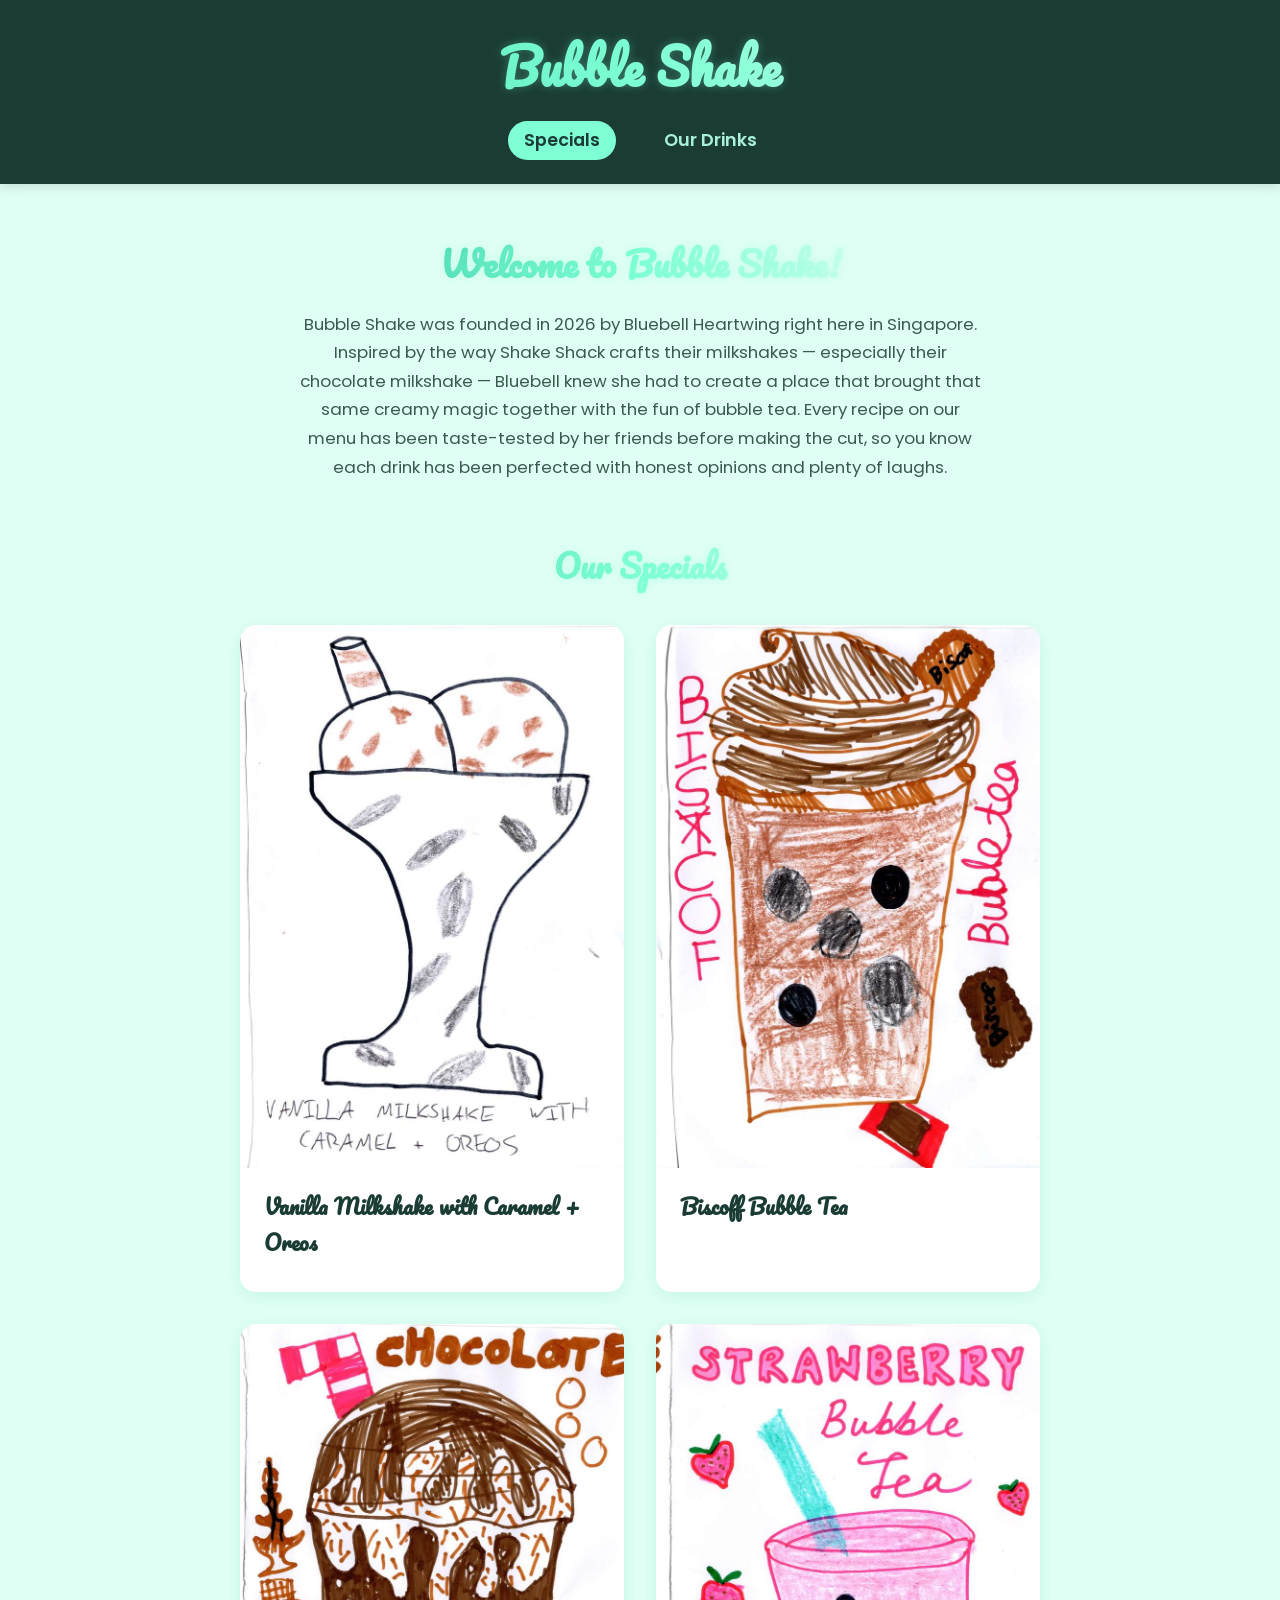
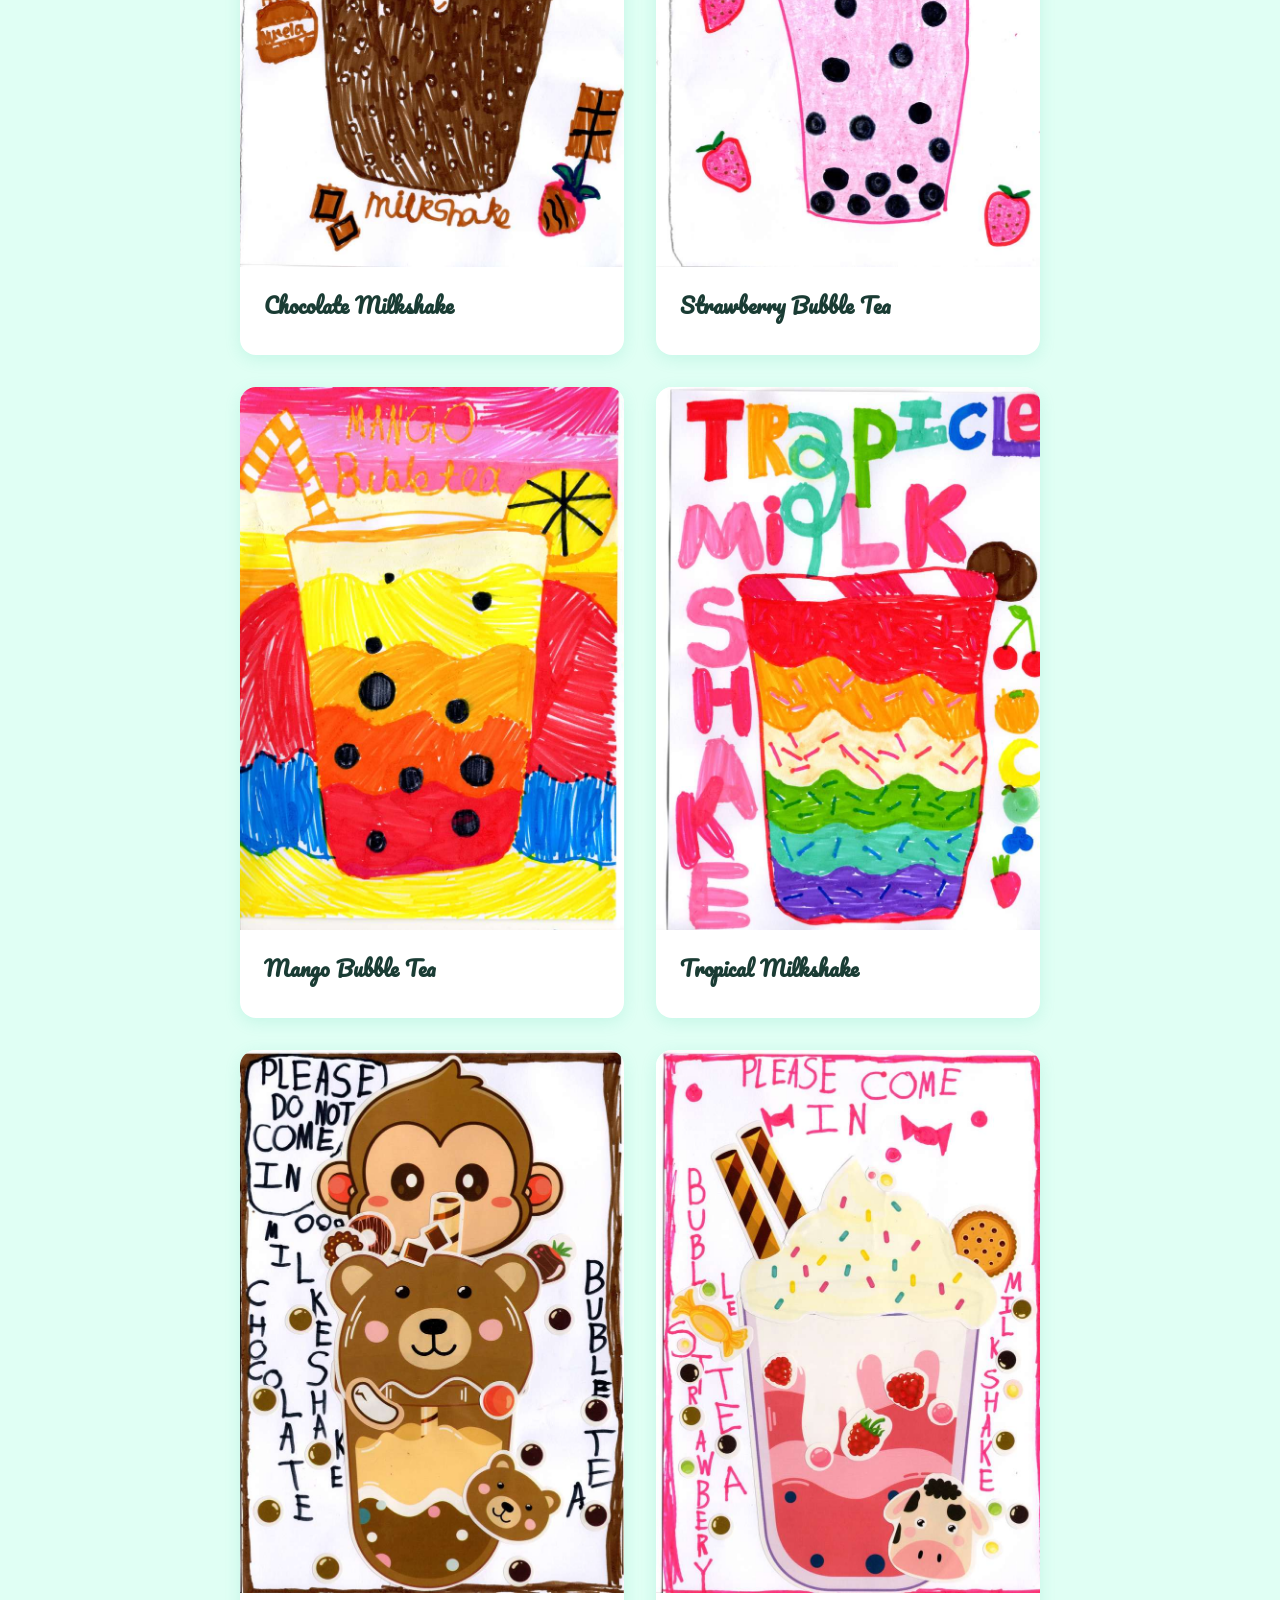
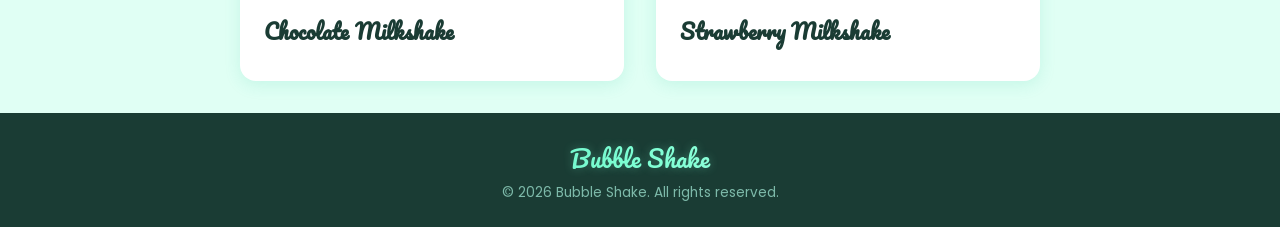
==== index.html @ 23e29894 "Initial commit" ====
<!DOCTYPE html>
<html lang="en">
<head>
    <meta charset="UTF-8">
    <meta name="viewport" content="width=device-width, initial-scale=1.0">
    <title>Bubble Shake - Specials</title>
    <link rel="stylesheet" href="styles.css">
    <link href="https://fonts.googleapis.com/css2?family=Pacifico&family=Poppins:wght@300;400;600&display=swap" rel="stylesheet">
</head>
<body>
    <header>
        <h1 class="glitter">Bubble Shake</h1>
        <nav>
            <a href="index.html" class="active">Specials</a>
            <a href="drinks.html">Our Drinks</a>
        </nav>
    </header>

    <section class="intro">
        <h2 class="glitter">Welcome to Bubble Shake!</h2>
        <p>Bubble Shake was founded in 2026 by Bluebell Heartwing right here in Singapore. Inspired by the way Shake Shack crafts their milkshakes — especially their chocolate milkshake — Bluebell knew she had to create a place that brought that same creamy magic together with the fun of bubble tea. Every recipe on our menu has been taste-tested by her friends before making the cut, so you know each drink has been perfected with honest opinions and plenty of laughs.</p>
    </section>

    <section class="specials-grid">
        <h2 class="glitter">Our Specials</h2>
        <div class="menu-grid">

            <div class="menu-card">
                <img src="images/vanilla-milkshake-caramel-oreos.jpg" alt="Vanilla Milkshake with Caramel and Oreos" class="special-img">
                <div class="card-info">
                    <h3>Vanilla Milkshake with Caramel + Oreos</h3>
                </div>
            </div>

            <div class="menu-card">
                <img src="images/biscoff-bubble-tea.jpg" alt="Biscoff Bubble Tea" class="special-img">
                <div class="card-info">
                    <h3>Biscoff Bubble Tea</h3>
                </div>
            </div>

            <div class="menu-card">
                <img src="images/chocolate-milkshake.jpg" alt="Chocolate Milkshake" class="special-img">
                <div class="card-info">
                    <h3>Chocolate Milkshake</h3>
                </div>
            </div>

            <div class="menu-card">
                <img src="images/strawberry-bubble-tea.jpg" alt="Strawberry Bubble Tea" class="special-img">
                <div class="card-info">
                    <h3>Strawberry Bubble Tea</h3>
                </div>
            </div>

            <div class="menu-card">
                <img src="images/mango-bubble-tea.jpg" alt="Mango Bubble Tea" class="special-img">
                <div class="card-info">
                    <h3>Mango Bubble Tea</h3>
                </div>
            </div>

            <div class="menu-card">
                <img src="images/tropical-milkshake.jpg" alt="Tropical Milkshake" class="special-img">
                <div class="card-info">
                    <h3>Tropical Milkshake</h3>
                </div>
            </div>

            <div class="menu-card">
                <img src="images/chocolate-milkshake-bears.jpg" alt="Chocolate Milkshake" class="special-img">
                <div class="card-info">
                    <h3>Chocolate Milkshake</h3>
                </div>
            </div>

            <div class="menu-card">
                <img src="images/strawberry-milkshake-bears.jpg" alt="Strawberry Milkshake" class="special-img">
                <div class="card-info">
                    <h3>Strawberry Milkshake</h3>
                </div>
            </div>

        </div>
    </section>

    <footer>
        <p class="glitter">Bubble Shake</p>
        <p>&copy; 2026 Bubble Shake. All rights reserved.</p>
    </footer>
</body>
</html>
---- styles.css ----
/* ===== Base & Reset ===== */
* {
    margin: 0;
    padding: 0;
    box-sizing: border-box;
}

body {
    font-family: 'Poppins', sans-serif;
    background-color: #e0fff4;
    color: #2d3e40;
    min-height: 100vh;
    display: flex;
    flex-direction: column;
}

/* ===== Glitter Text Effect ===== */
.glitter {
    font-family: 'Pacifico', cursive;
    background: linear-gradient(
        90deg,
        #2ec4a0,
        #7fffd4,
        #ffffff,
        #7fffd4,
        #2ec4a0
    );
    background-size: 200% auto;
    -webkit-background-clip: text;
    -webkit-text-fill-color: transparent;
    background-clip: text;
    animation: glitter-shift 3s linear infinite;
    text-shadow: 0 0 10px rgba(127, 255, 212, 0.3);
}

@keyframes glitter-shift {
    0% { background-position: 0% center; }
    100% { background-position: 200% center; }
}

/* ===== Header ===== */
header {
    background-color: #1a3c34;
    padding: 1.5rem 2rem;
    text-align: center;
    box-shadow: 0 2px 12px rgba(0, 0, 0, 0.15);
}

header h1 {
    font-size: 3rem;
    margin-bottom: 0.75rem;
}

nav {
    display: flex;
    justify-content: center;
    gap: 2rem;
}

nav a {
    color: #a8f0dc;
    text-decoration: none;
    font-weight: 600;
    font-size: 1.1rem;
    padding: 0.4rem 1rem;
    border-radius: 20px;
    transition: background-color 0.3s, color 0.3s;
}

nav a:hover,
nav a.active {
    background-color: #7fffd4;
    color: #1a3c34;
}

/* ===== Intro Section ===== */
.intro {
    text-align: center;
    padding: 3rem 2rem 1.5rem;
    max-width: 750px;
    margin: 0 auto;
}

.intro h2 {
    font-size: 2.2rem;
    margin-bottom: 1rem;
}

.intro p {
    font-size: 1.05rem;
    line-height: 1.7;
    color: #3a5a50;
}

/* ===== Menu Grid (Specials) ===== */
.specials-grid,
.drinks-grid {
    padding: 2rem;
    max-width: 1200px;
    margin: 0 auto;
}

.specials-grid h2,
.drinks-grid h2 {
    text-align: center;
    font-size: 2rem;
    margin-bottom: 2rem;
}

.menu-grid {
    display: grid;
    grid-template-columns: repeat(auto-fill, minmax(320px, 1fr));
    gap: 2rem;
}

/* ===== Specials Card ===== */
.menu-card {
    background: #ffffff;
    border-radius: 16px;
    overflow: hidden;
    box-shadow: 0 4px 16px rgba(46, 196, 160, 0.15);
    transition: transform 0.3s, box-shadow 0.3s;
}

.menu-card:hover {
    transform: translateY(-4px);
    box-shadow: 0 8px 24px rgba(46, 196, 160, 0.25);
}

.placeholder-img {
    width: 100%;
    height: 220px;
    background: linear-gradient(135deg, #b2f5ea, #7fffd4, #a8f0dc);
    display: flex;
    align-items: center;
    justify-content: center;
    font-size: 1.2rem;
    font-weight: 600;
    color: #1a3c34;
    letter-spacing: 0.5px;
}

.special-img {
    width: 100%;
    height: auto;
    display: block;
}

.card-info {
    padding: 1.25rem 1.5rem;
}

.card-info h3 {
    font-family: 'Pacifico', cursive;
    font-size: 1.3rem;
    color: #1a3c34;
    margin-bottom: 0.75rem;
}

.card-info .ingredients,
.card-info .inspiration {
    font-size: 0.9rem;
    line-height: 1.6;
    margin-bottom: 0.5rem;
    color: #4a6a60;
}

/* ===== Drinks List Cards ===== */
.drink-card {
    background: #ffffff;
    border-radius: 12px;
    padding: 1.5rem;
    box-shadow: 0 4px 12px rgba(46, 196, 160, 0.12);
    border-left: 5px solid #7fffd4;
    transition: transform 0.3s, box-shadow 0.3s;
}

.drink-card:hover {
    transform: translateY(-3px);
    box-shadow: 0 6px 20px rgba(46, 196, 160, 0.2);
}

.drink-card h3 {
    font-family: 'Pacifico', cursive;
    font-size: 1.2rem;
    color: #1a3c34;
    margin-bottom: 0.5rem;
}

.drink-card .drink-desc {
    font-size: 0.95rem;
    line-height: 1.6;
    color: #4a6a60;
}

/* ===== Footer ===== */
footer {
    margin-top: auto;
    background-color: #1a3c34;
    text-align: center;
    padding: 1.5rem;
    color: #a8f0dc;
}

footer p:first-child {
    font-size: 1.5rem;
    margin-bottom: 0.3rem;
}

footer p:last-child {
    font-size: 0.85rem;
    opacity: 0.7;
}

/* ===== Responsive ===== */
@media (max-width: 768px) {
    header h1 {
        font-size: 2.2rem;
    }

    .menu-grid {
        grid-template-columns: 1fr;
    }

    .intro {
        padding: 2rem 1.5rem 1rem;
    }
}
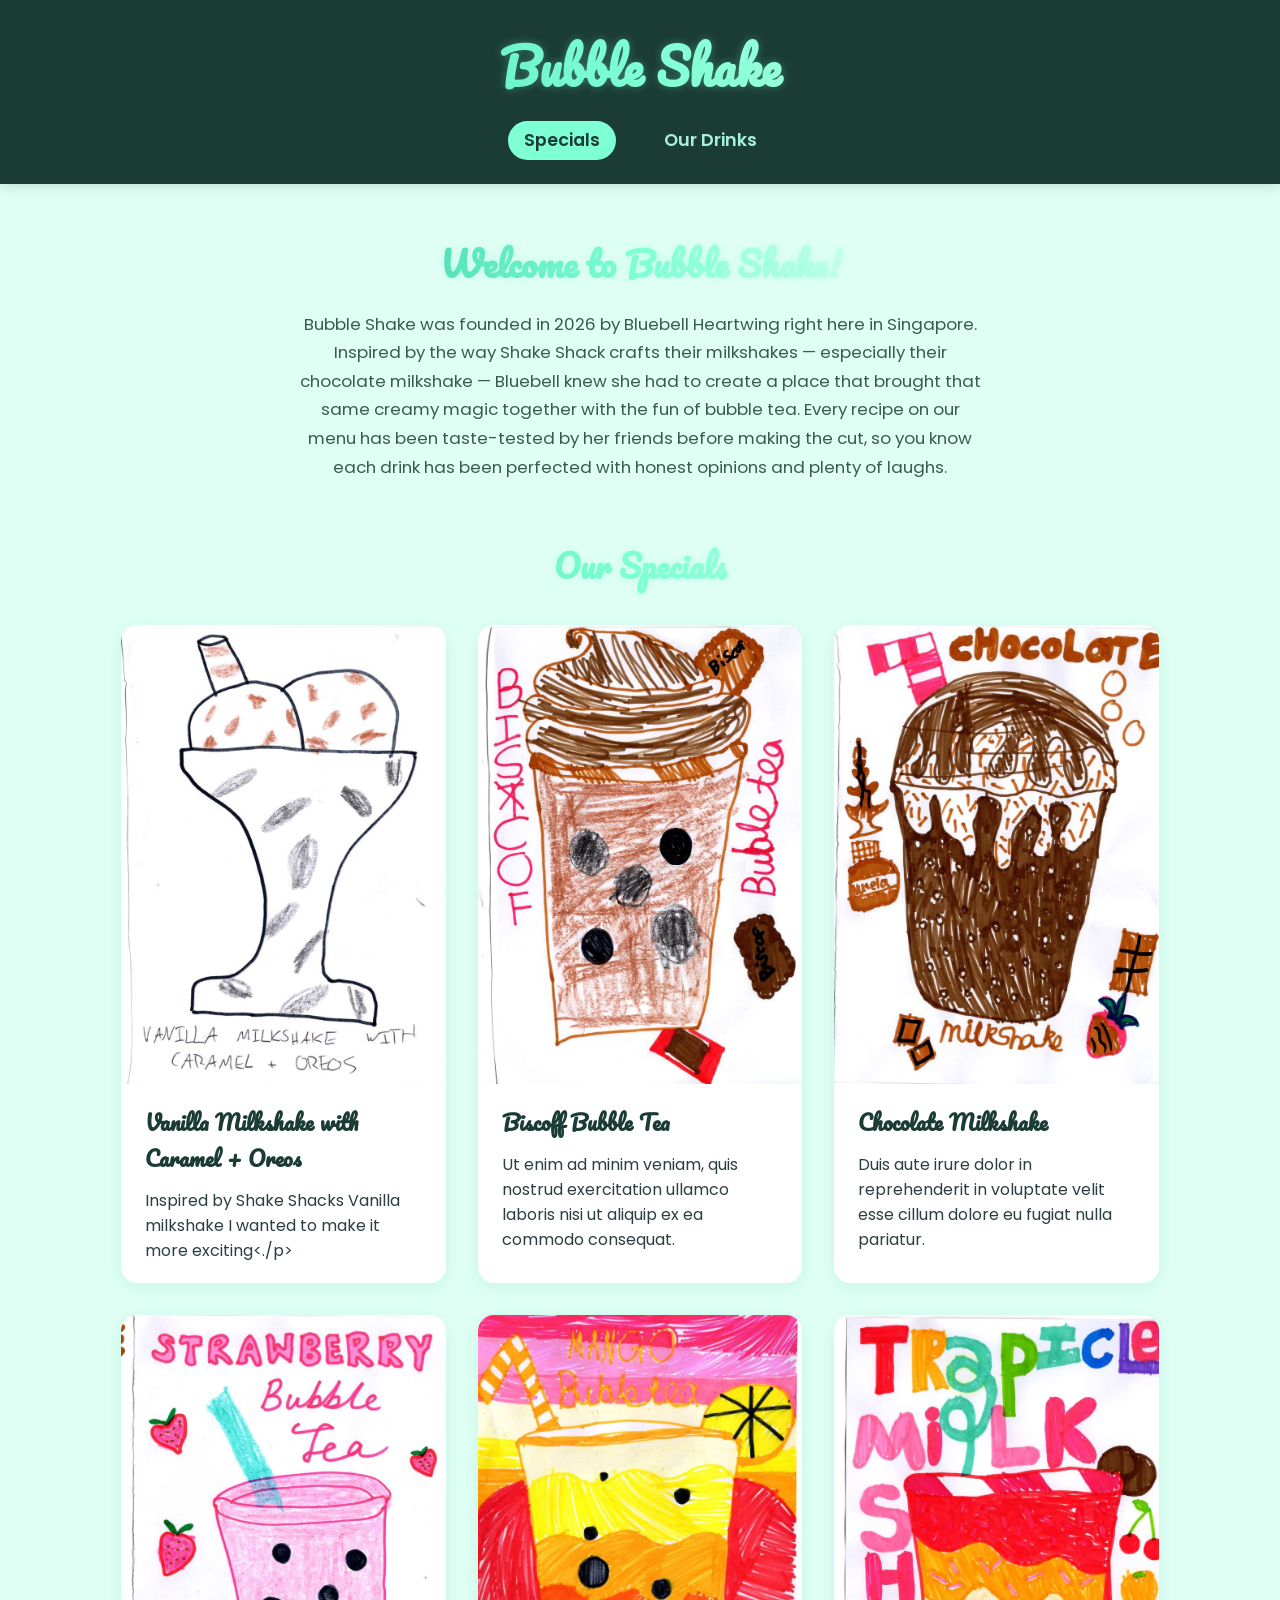
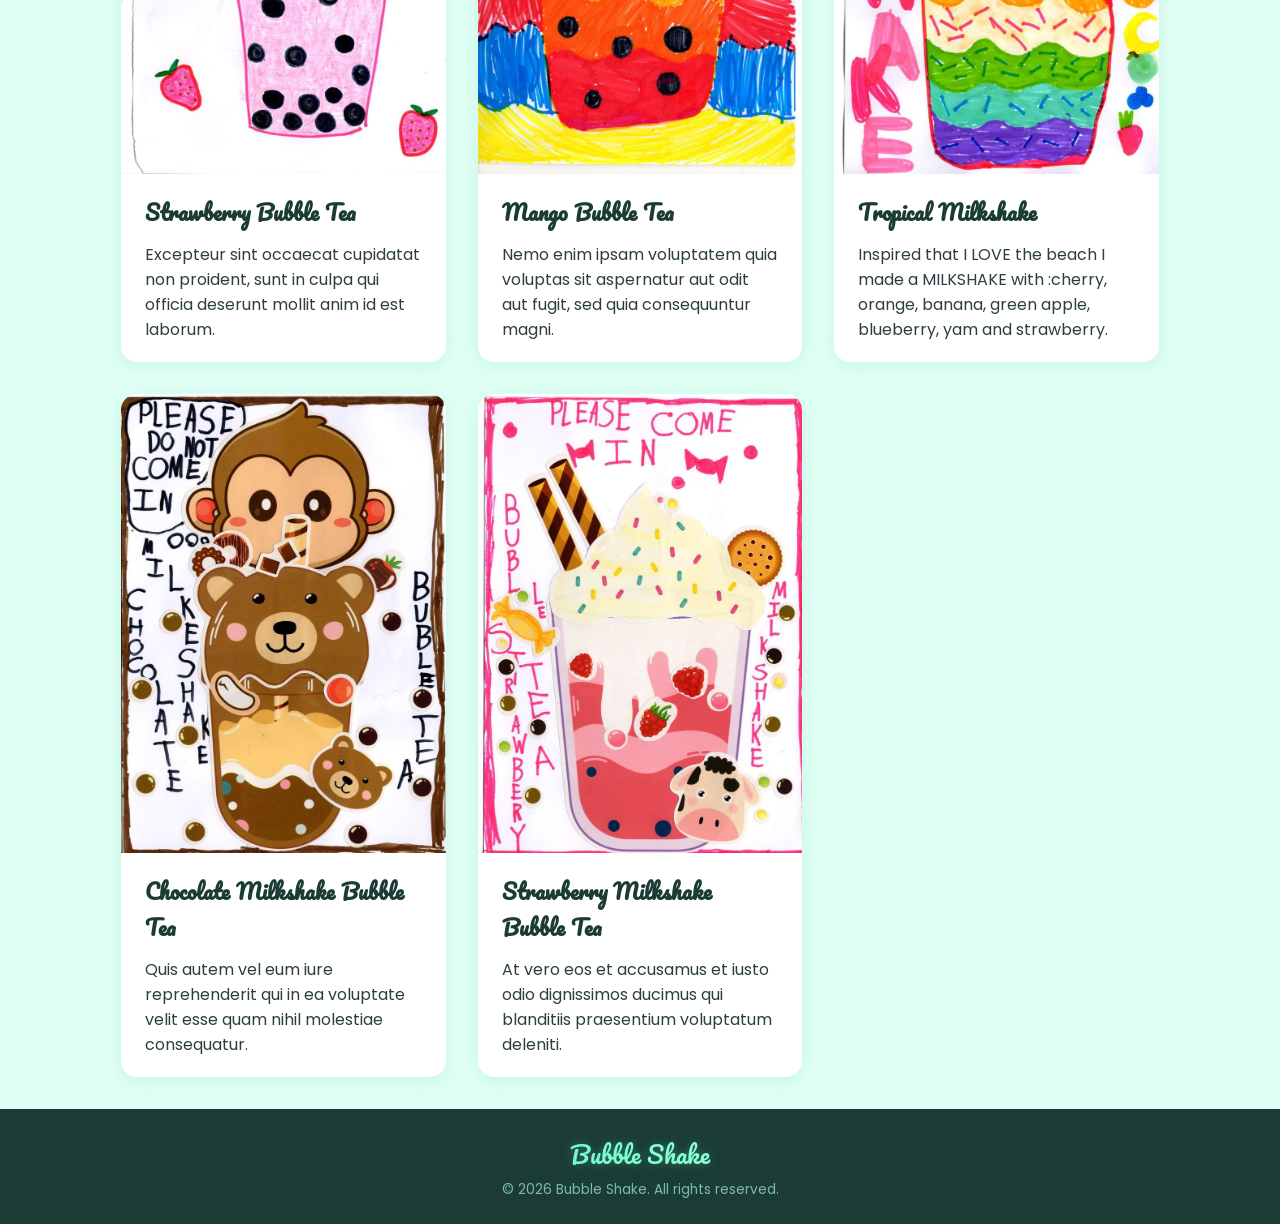
==== commit c6c28d21: "feat(menu): Add product descriptions to beverage cards - Add description paragraphs to Vanilla Milks" ====
--- a/index.html
+++ b/index.html
@@ -29,6 +29,7 @@
                 <img src="images/vanilla-milkshake-caramel-oreos.jpg" alt="Vanilla Milkshake with Caramel and Oreos" class="special-img">
                 <div class="card-info">
                     <h3>Vanilla Milkshake with Caramel + Oreos</h3>
+                    <p>Inspired by Shake Shacks Vanilla milkshake I wanted to make it more exciting<./p>
                 </div>
             </div>
 
@@ -36,6 +37,7 @@
                 <img src="images/biscoff-bubble-tea.jpg" alt="Biscoff Bubble Tea" class="special-img">
                 <div class="card-info">
                     <h3>Biscoff Bubble Tea</h3>
+                    <p>Ut enim ad minim veniam, quis nostrud exercitation ullamco laboris nisi ut aliquip ex ea commodo consequat.</p>
                 </div>
             </div>
 
@@ -43,6 +45,7 @@
                 <img src="images/chocolate-milkshake.jpg" alt="Chocolate Milkshake" class="special-img">
                 <div class="card-info">
                     <h3>Chocolate Milkshake</h3>
+                    <p>Duis aute irure dolor in reprehenderit in voluptate velit esse cillum dolore eu fugiat nulla pariatur.</p>
                 </div>
             </div>
 
@@ -50,6 +53,7 @@
                 <img src="images/strawberry-bubble-tea.jpg" alt="Strawberry Bubble Tea" class="special-img">
                 <div class="card-info">
                     <h3>Strawberry Bubble Tea</h3>
+                    <p>Excepteur sint occaecat cupidatat non proident, sunt in culpa qui officia deserunt mollit anim id est laborum.</p>
                 </div>
             </div>
 
@@ -57,6 +61,7 @@
                 <img src="images/mango-bubble-tea.jpg" alt="Mango Bubble Tea" class="special-img">
                 <div class="card-info">
                     <h3>Mango Bubble Tea</h3>
+                    <p>Nemo enim ipsam voluptatem quia voluptas sit aspernatur aut odit aut fugit, sed quia consequuntur magni.</p>
                 </div>
             </div>
 
@@ -64,20 +69,23 @@
                 <img src="images/tropical-milkshake.jpg" alt="Tropical Milkshake" class="special-img">
                 <div class="card-info">
                     <h3>Tropical Milkshake</h3>
+                    <p>Inspired that I LOVE the beach I made a MILKSHAKE with :cherry, orange, banana, green apple, blueberry, yam and strawberry.</p>
                 </div>
             </div>
 
             <div class="menu-card">
                 <img src="images/chocolate-milkshake-bears.jpg" alt="Chocolate Milkshake" class="special-img">
                 <div class="card-info">
-                    <h3>Chocolate Milkshake</h3>
+                    <h3>Chocolate Milkshake Bubble Tea</h3>
+                    <p>Quis autem vel eum iure reprehenderit qui in ea voluptate velit esse quam nihil molestiae consequatur.</p>
                 </div>
             </div>
 
             <div class="menu-card">
                 <img src="images/strawberry-milkshake-bears.jpg" alt="Strawberry Milkshake" class="special-img">
                 <div class="card-info">
-                    <h3>Strawberry Milkshake</h3>
+                    <h3>Strawberry Milkshake Bubble Tea</h3>
+                    <p>At vero eos et accusamus et iusto odio dignissimos ducimus qui blanditiis praesentium voluptatum deleniti.</p>
                 </div>
             </div>
 
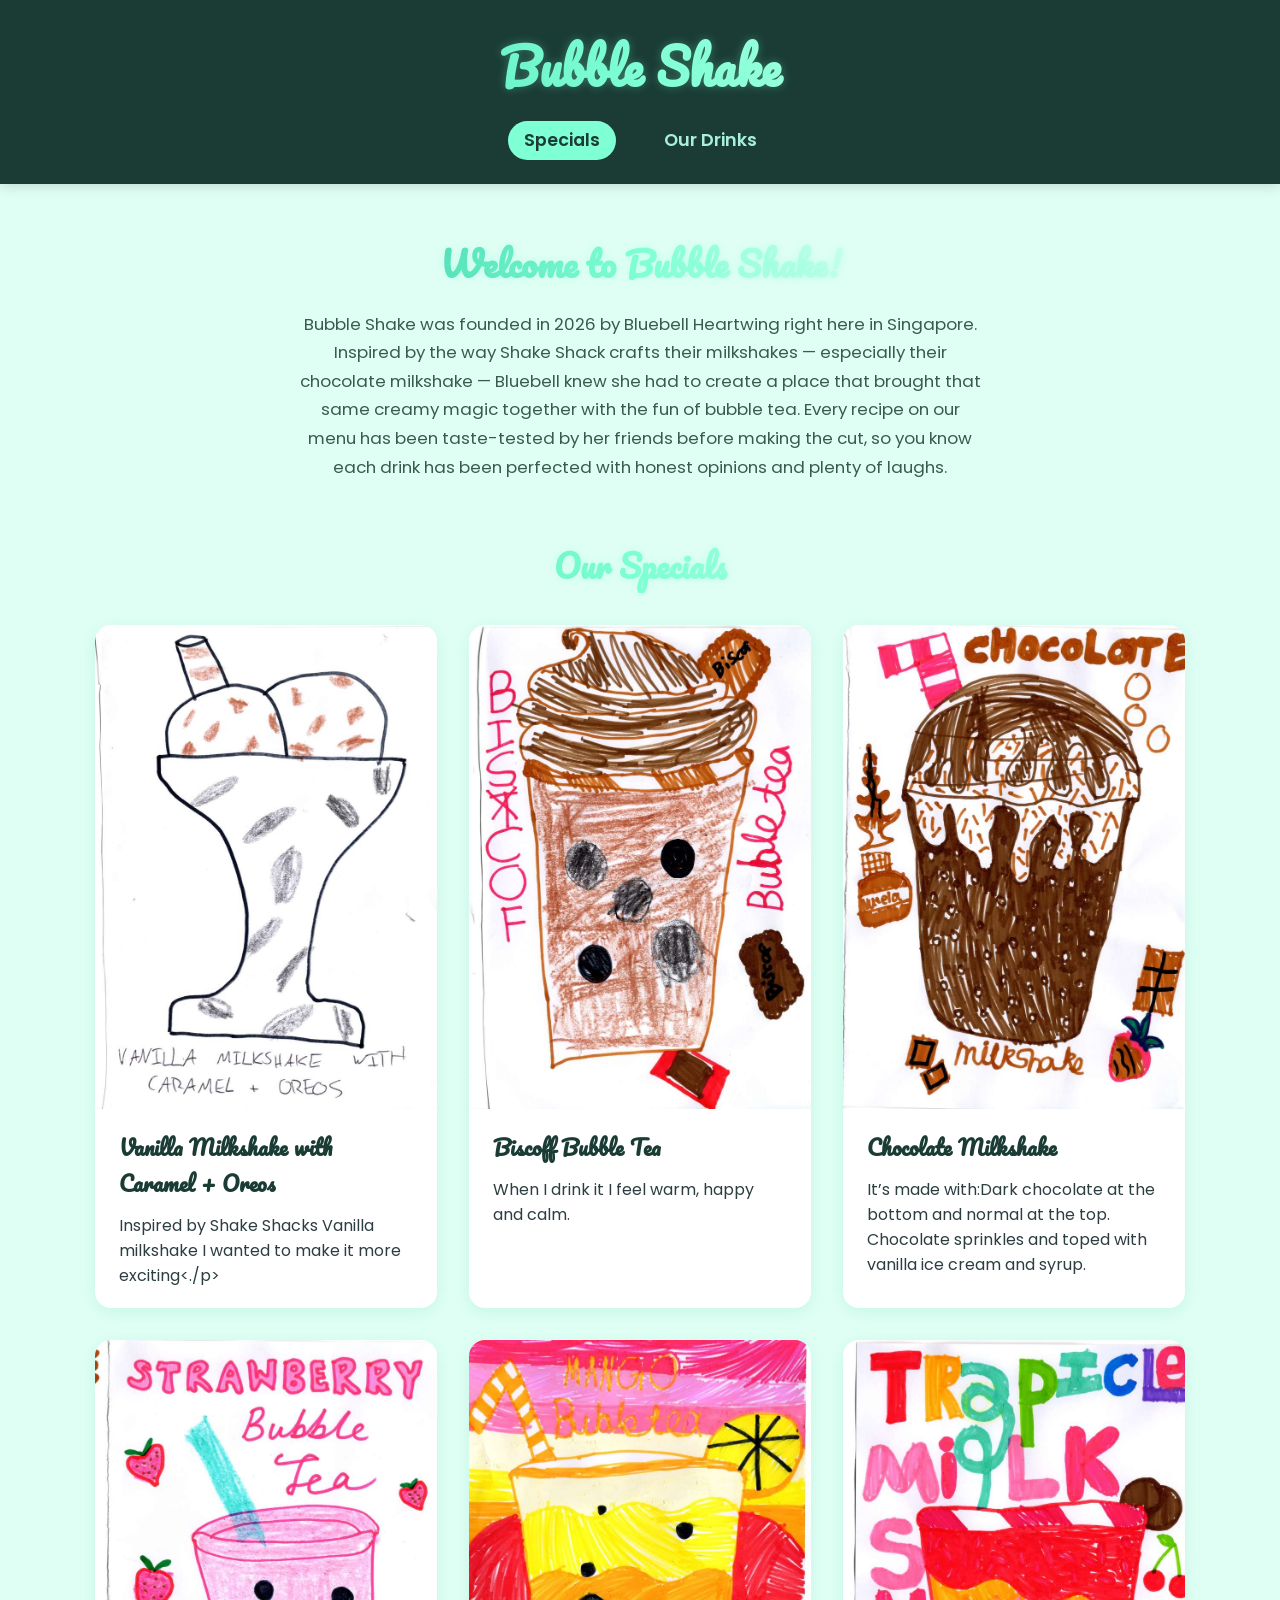
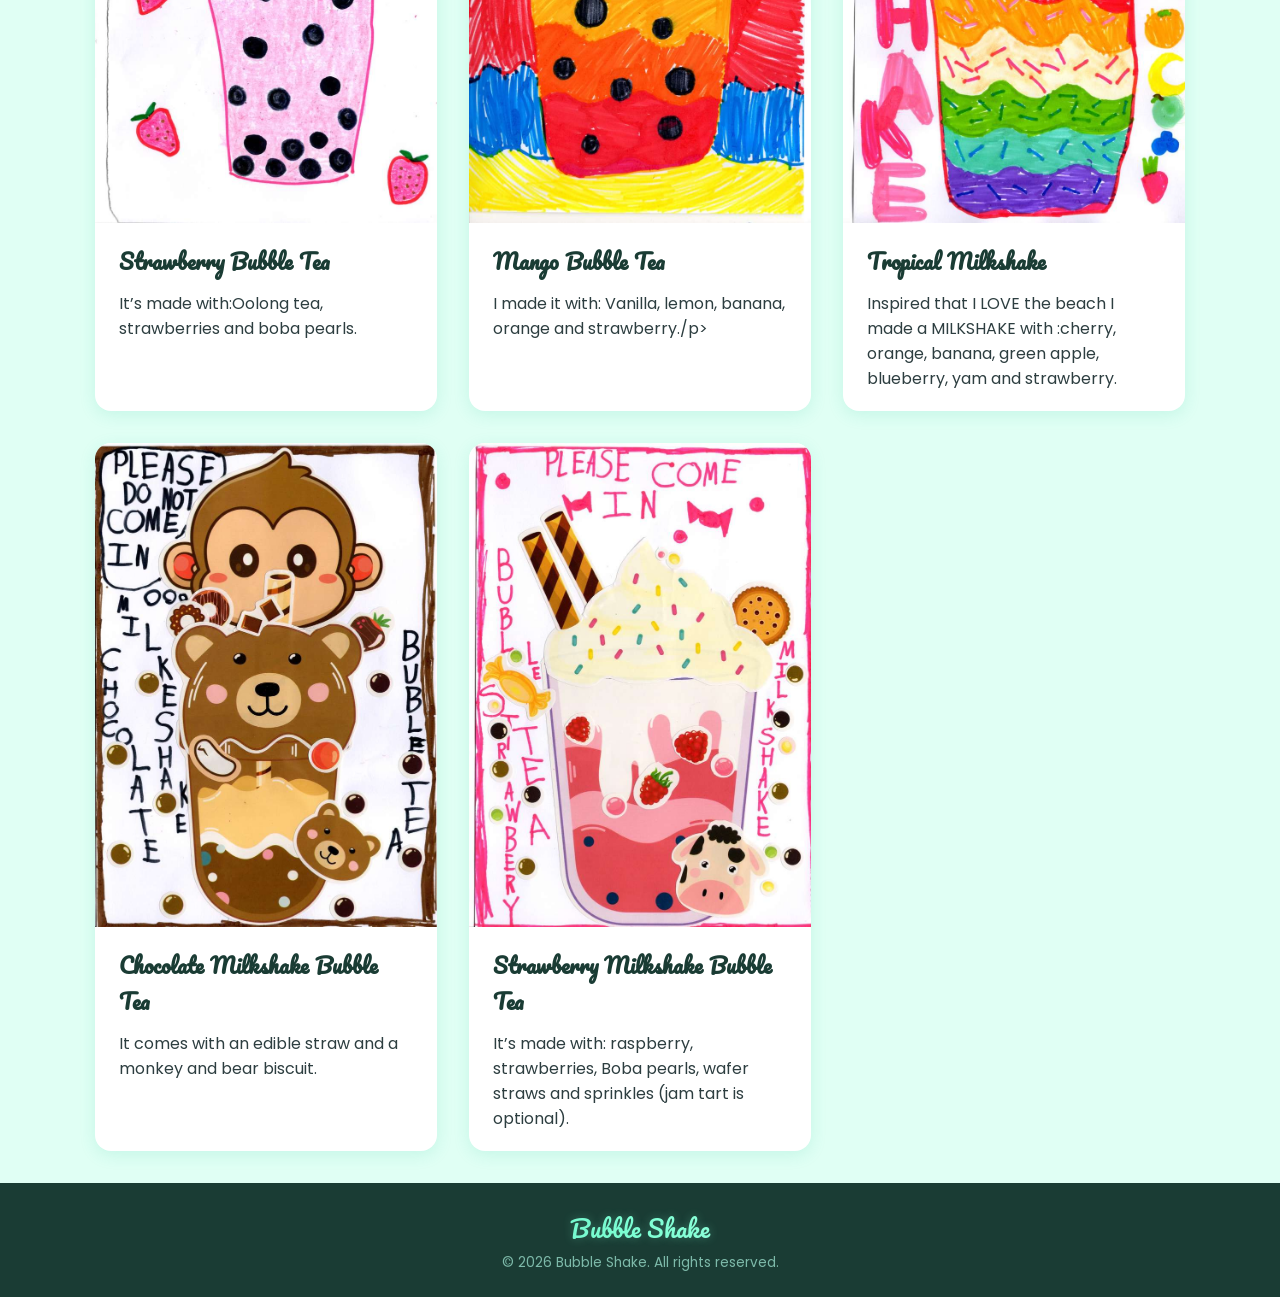
==== commit 8837c985: "feat(menu): Replace placeholder text with actual product descriptions - Update Biscoff Bubble Tea de" ====
--- a/index.html
+++ b/index.html
@@ -37,7 +37,7 @@
                 <img src="images/biscoff-bubble-tea.jpg" alt="Biscoff Bubble Tea" class="special-img">
                 <div class="card-info">
                     <h3>Biscoff Bubble Tea</h3>
-                    <p>Ut enim ad minim veniam, quis nostrud exercitation ullamco laboris nisi ut aliquip ex ea commodo consequat.</p>
+                    <p>When I drink it I feel warm, happy and calm.</p>
                 </div>
             </div>
 
@@ -45,7 +45,7 @@
                 <img src="images/chocolate-milkshake.jpg" alt="Chocolate Milkshake" class="special-img">
                 <div class="card-info">
                     <h3>Chocolate Milkshake</h3>
-                    <p>Duis aute irure dolor in reprehenderit in voluptate velit esse cillum dolore eu fugiat nulla pariatur.</p>
+                    <p>It’s made with:Dark chocolate at the bottom and normal at the top. Chocolate sprinkles and toped with vanilla ice cream and syrup.</p>
                 </div>
             </div>
 
@@ -53,7 +53,7 @@
                 <img src="images/strawberry-bubble-tea.jpg" alt="Strawberry Bubble Tea" class="special-img">
                 <div class="card-info">
                     <h3>Strawberry Bubble Tea</h3>
-                    <p>Excepteur sint occaecat cupidatat non proident, sunt in culpa qui officia deserunt mollit anim id est laborum.</p>
+                    <p>It’s made with:Oolong tea, strawberries and boba pearls.</p>
                 </div>
             </div>
 
@@ -61,7 +61,7 @@
                 <img src="images/mango-bubble-tea.jpg" alt="Mango Bubble Tea" class="special-img">
                 <div class="card-info">
                     <h3>Mango Bubble Tea</h3>
-                    <p>Nemo enim ipsam voluptatem quia voluptas sit aspernatur aut odit aut fugit, sed quia consequuntur magni.</p>
+                    <p>I made it with: Vanilla, lemon, banana, orange and strawberry./p>
                 </div>
             </div>
 
@@ -77,7 +77,7 @@
                 <img src="images/chocolate-milkshake-bears.jpg" alt="Chocolate Milkshake" class="special-img">
                 <div class="card-info">
                     <h3>Chocolate Milkshake Bubble Tea</h3>
-                    <p>Quis autem vel eum iure reprehenderit qui in ea voluptate velit esse quam nihil molestiae consequatur.</p>
+                    <p>It comes with an edible straw and a monkey and bear biscuit.</p>
                 </div>
             </div>
 
@@ -85,7 +85,7 @@
                 <img src="images/strawberry-milkshake-bears.jpg" alt="Strawberry Milkshake" class="special-img">
                 <div class="card-info">
                     <h3>Strawberry Milkshake Bubble Tea</h3>
-                    <p>At vero eos et accusamus et iusto odio dignissimos ducimus qui blanditiis praesentium voluptatum deleniti.</p>
+                    <p>It’s made with: raspberry, strawberries, Boba pearls, wafer straws and sprinkles (jam tart is optional).</p>
                 </div>
             </div>
 
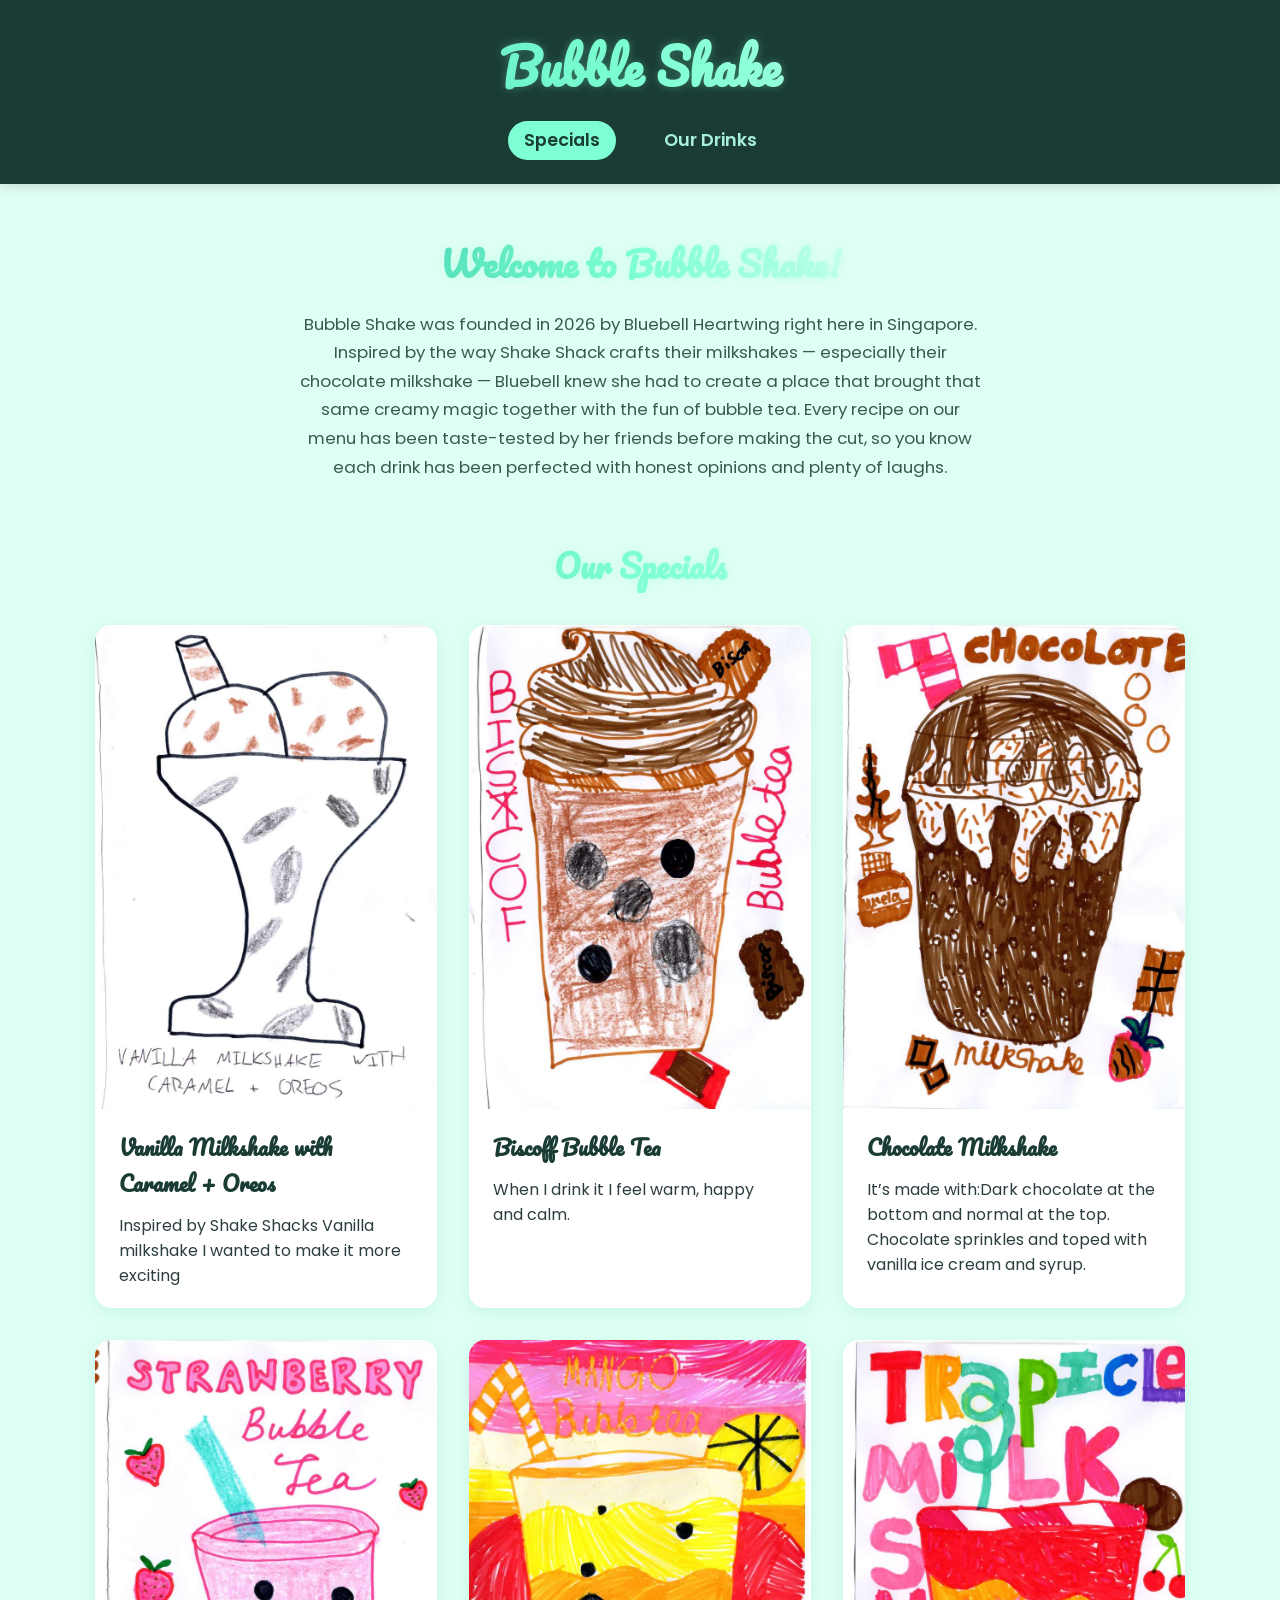
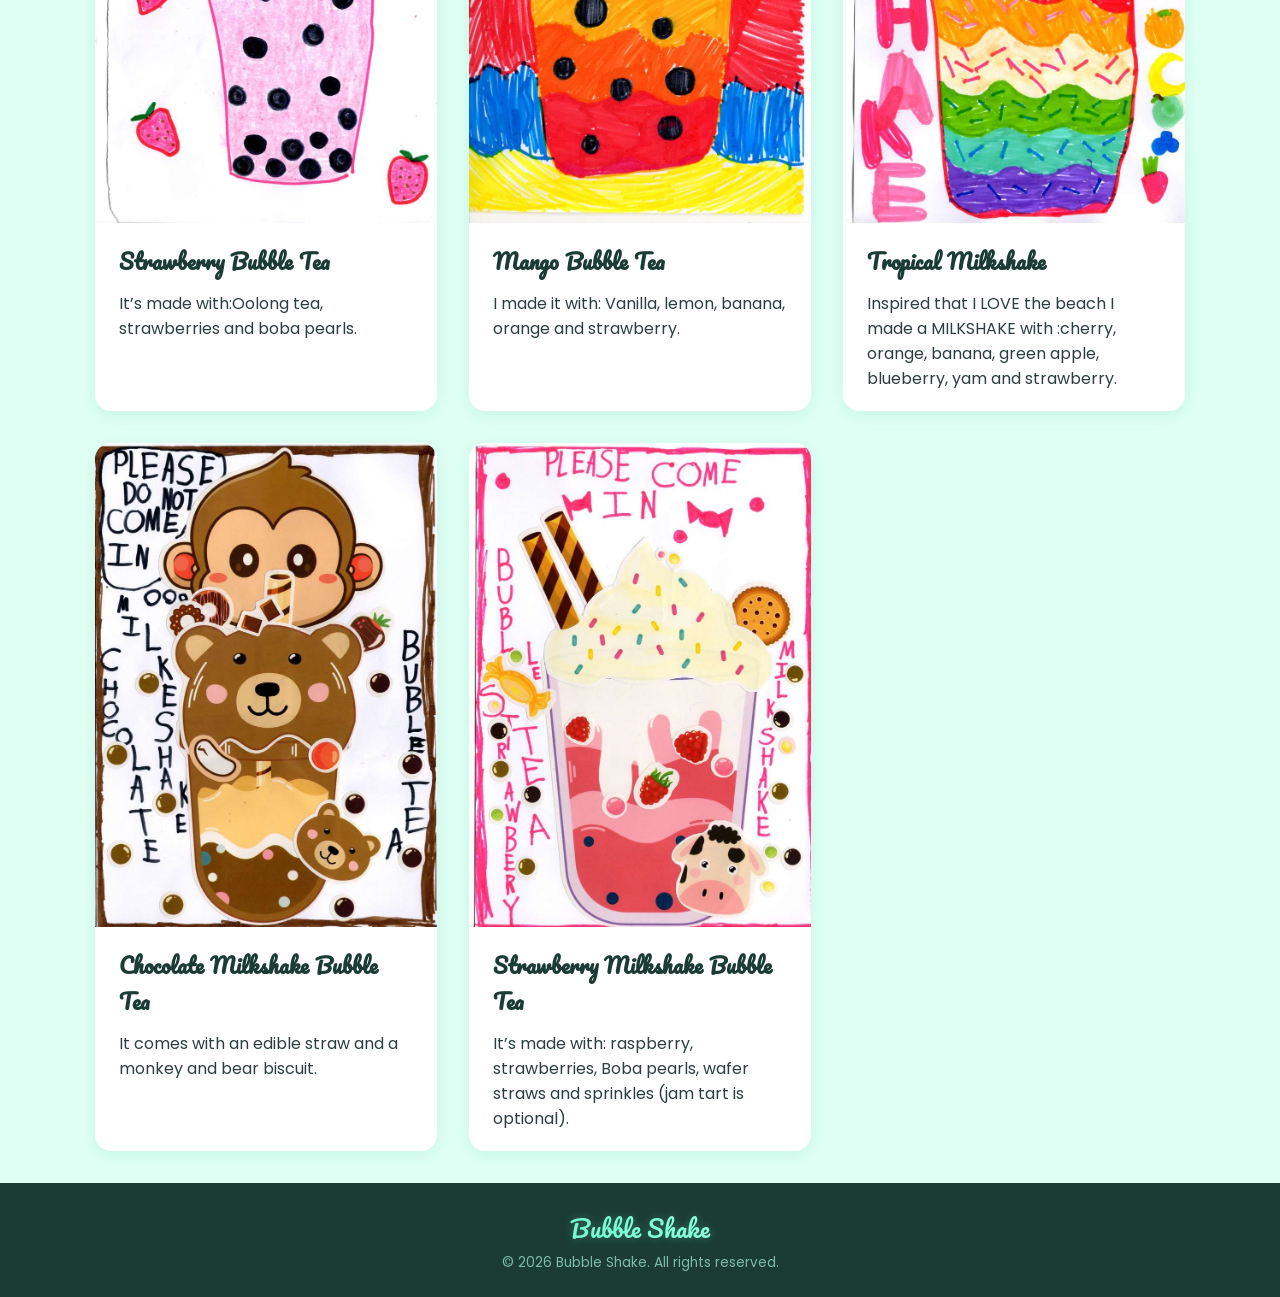
==== commit 30b8650f: "Fix malformed closing p tags in index.html" ====
--- a/index.html
+++ b/index.html
@@ -29,7 +29,7 @@
                 <img src="images/vanilla-milkshake-caramel-oreos.jpg" alt="Vanilla Milkshake with Caramel and Oreos" class="special-img">
                 <div class="card-info">
                     <h3>Vanilla Milkshake with Caramel + Oreos</h3>
-                    <p>Inspired by Shake Shacks Vanilla milkshake I wanted to make it more exciting<./p>
+                    <p>Inspired by Shake Shacks Vanilla milkshake I wanted to make it more exciting</p>
                 </div>
             </div>
 
@@ -61,7 +61,7 @@
                 <img src="images/mango-bubble-tea.jpg" alt="Mango Bubble Tea" class="special-img">
                 <div class="card-info">
                     <h3>Mango Bubble Tea</h3>
-                    <p>I made it with: Vanilla, lemon, banana, orange and strawberry./p>
+                    <p>I made it with: Vanilla, lemon, banana, orange and strawberry.</p>
                 </div>
             </div>
 
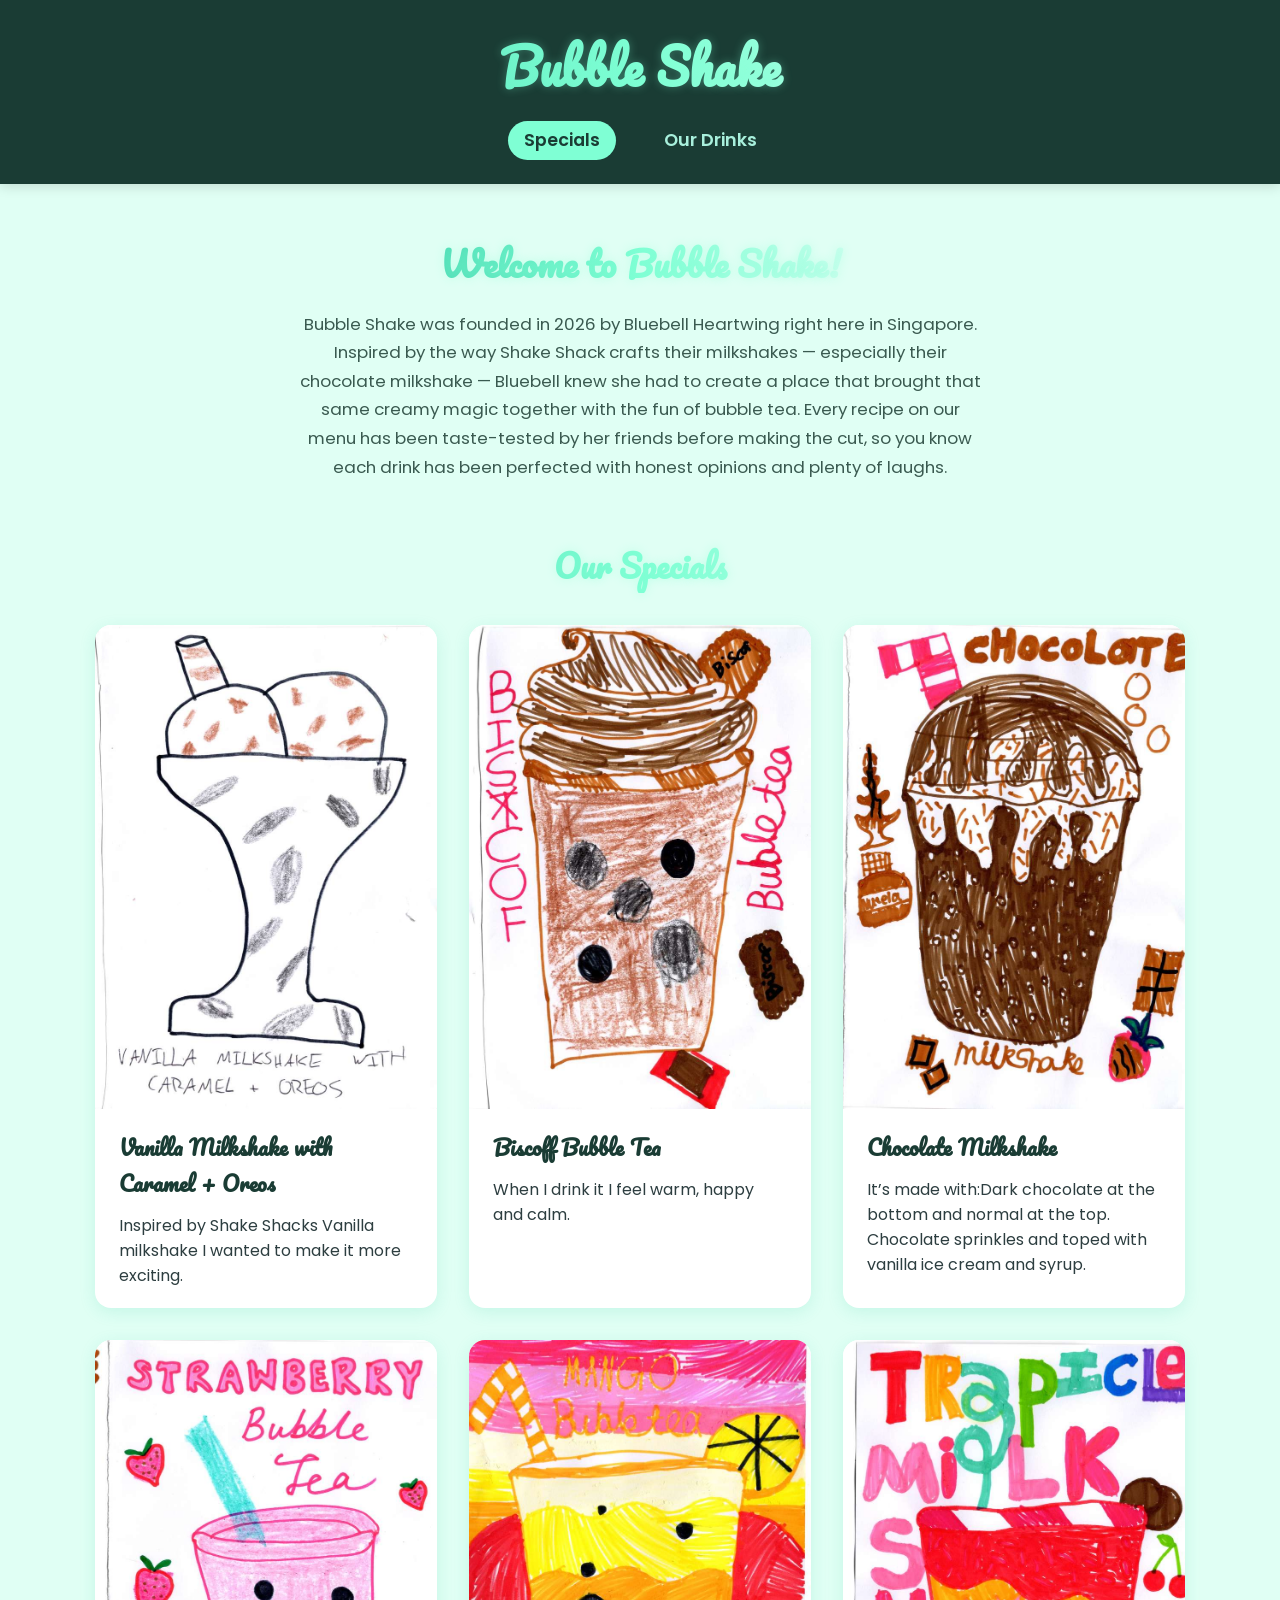
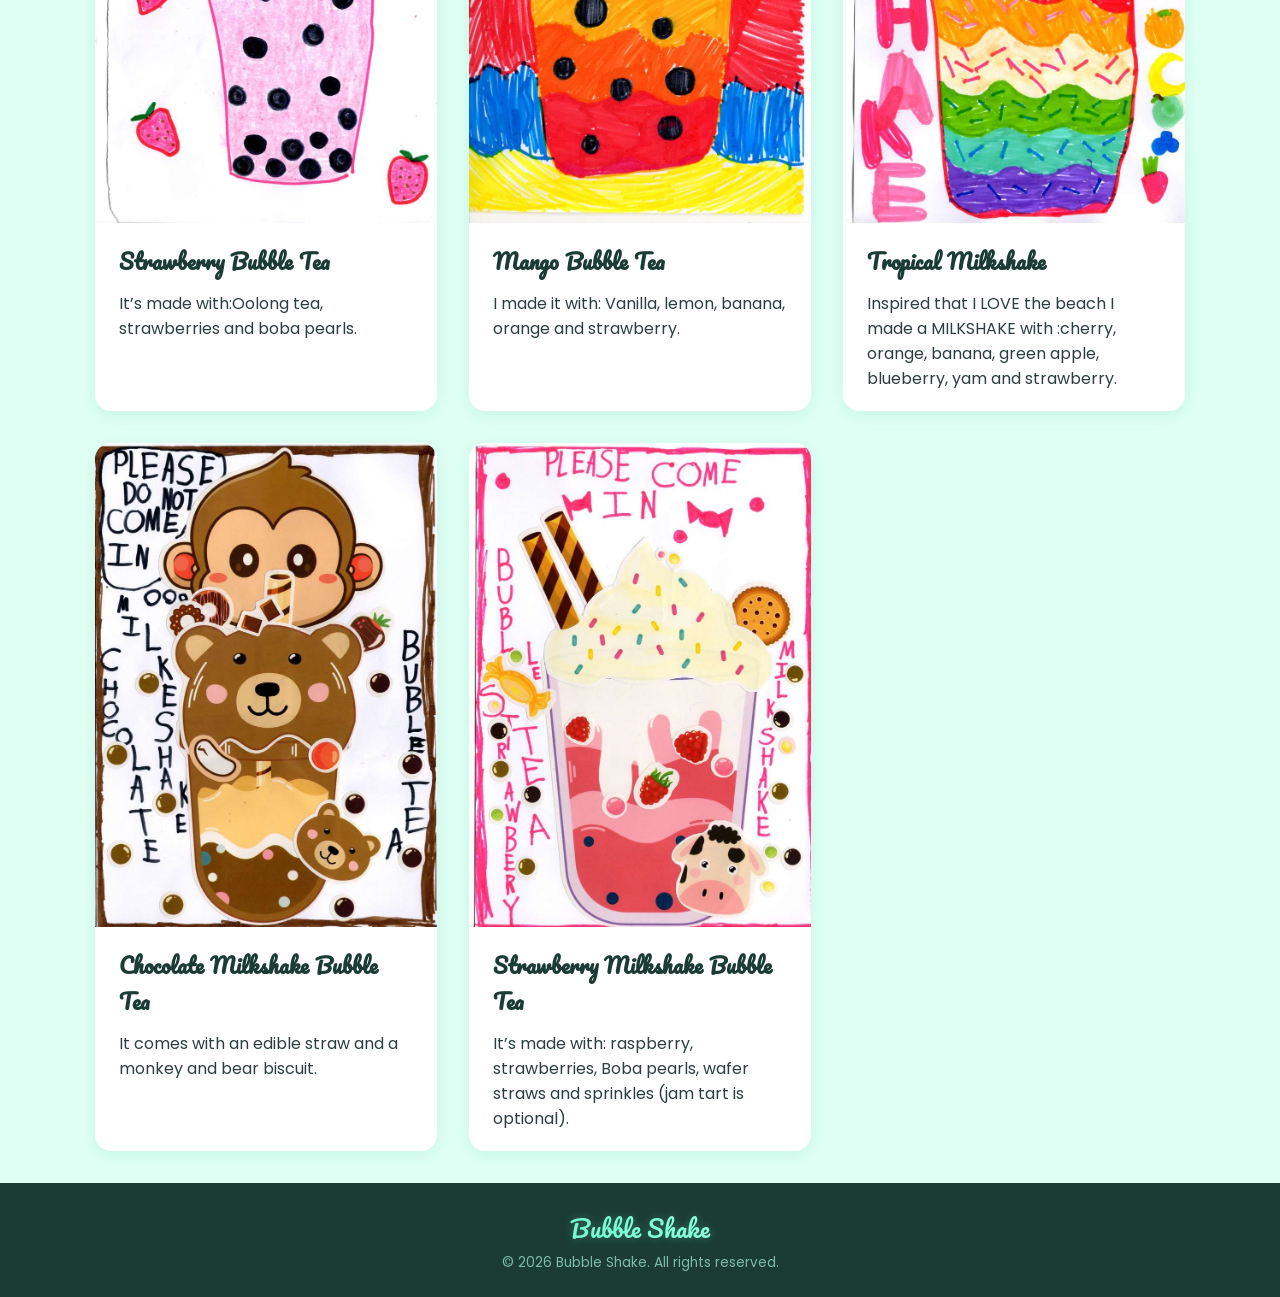
==== commit dc2b44d5: "Add full stop to vanilla milkshake description" ====
--- a/index.html
+++ b/index.html
@@ -29,7 +29,7 @@
                 <img src="images/vanilla-milkshake-caramel-oreos.jpg" alt="Vanilla Milkshake with Caramel and Oreos" class="special-img">
                 <div class="card-info">
                     <h3>Vanilla Milkshake with Caramel + Oreos</h3>
-                    <p>Inspired by Shake Shacks Vanilla milkshake I wanted to make it more exciting</p>
+                    <p>Inspired by Shake Shacks Vanilla milkshake I wanted to make it more exciting.</p>
                 </div>
             </div>
 
